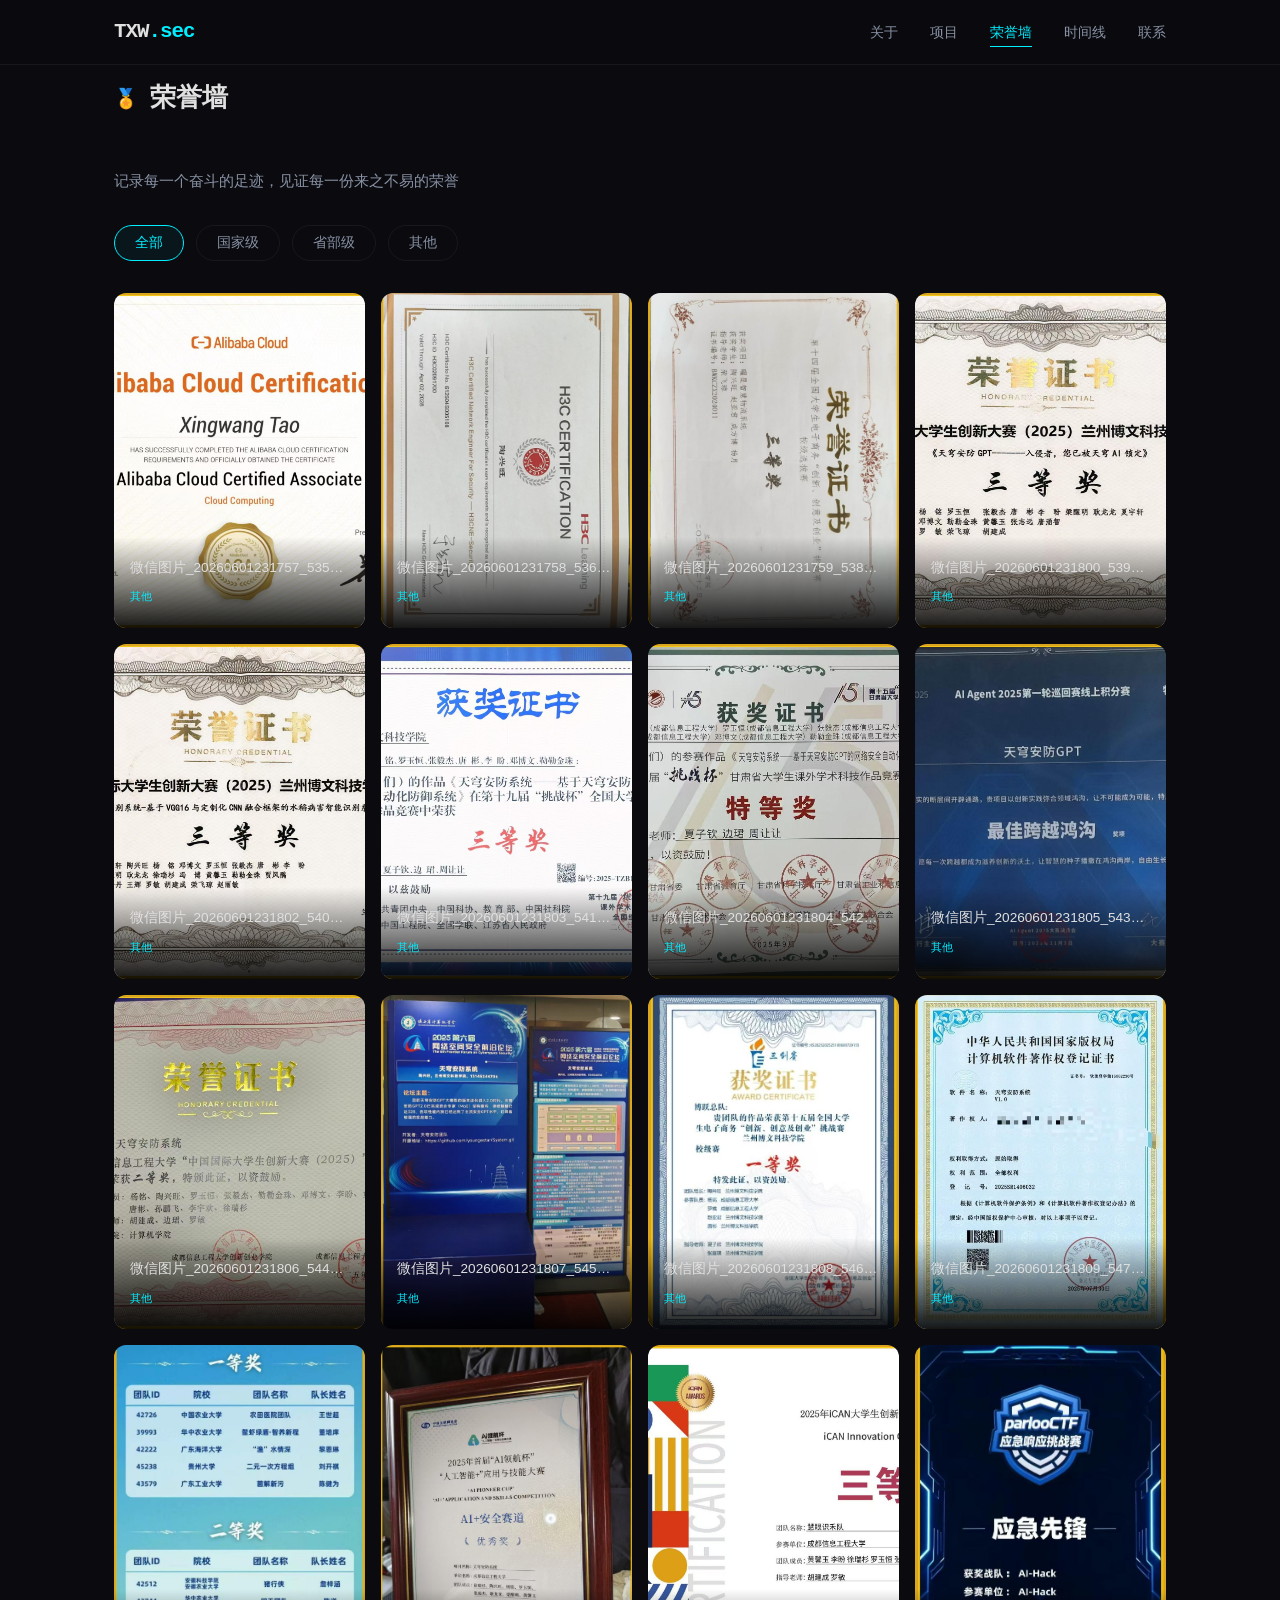
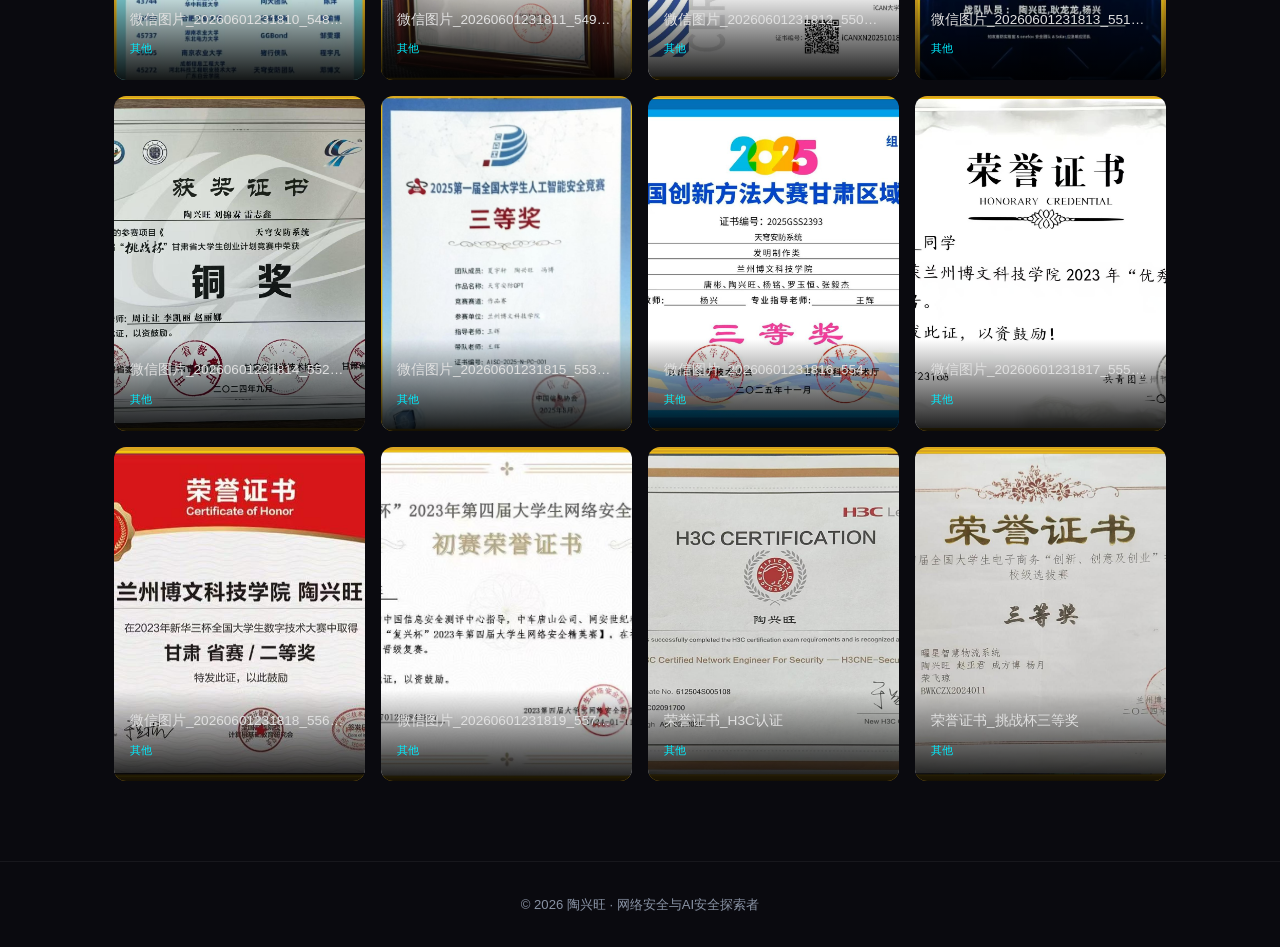
==== docs/honors.html @ 9b9b0ce3 "feat: add GitHub Pages static site in docs/ directory" ====
<!DOCTYPE html>
<html lang="zh-CN">
<head>
  <meta charset="UTF-8">
  <meta name="viewport" content="width=device-width, initial-scale=1.0">
  <title>荣誉墙 | 陶兴旺</title>
  <link rel="stylesheet" href="static/css/style.css">
</head>
<body>
  <canvas id="particle-canvas"></canvas>
  <nav class="navbar">
    <div class="nav-container">
      <a href="index.html" class="nav-logo">TXW<span class="accent">.sec</span></a>
      <ul class="nav-links">
        <li><a href="index.html#about">关于</a></li>
        <li><a href="index.html#projects">项目</a></li>
        <li><a href="honors.html" class="active">荣誉墙</a></li>
        <li><a href="timeline.html">时间线</a></li>
        <li><a href="index.html#contact">联系</a></li>
      </ul>
    </div>
  </nav>

  <section id="honors-wall" class="honors-wall section">
    <div class="container">
      <h2 class="section-title"><span class="num">🏅</span> 荣誉墙</h2>
      <p class="section-subtitle">记录每一个奋斗的足迹，见证每一份来之不易的荣誉</p>
      <div class="honors-filter">
        <button class="filter-btn active" data-filter="all">全部</button>
        <button class="filter-btn" data-filter="national">国家级</button>
        <button class="filter-btn" data-filter="provincial">省部级</button>
        <button class="filter-btn" data-filter="other">其他</button>
      </div>
      <div class="honors-grid" id="honors-grid"></div>
    </div>
  </section>

  <footer class="footer">
    <div class="container">
      <p>&copy; 2026 陶兴旺 · 网络安全与AI安全探索者</p>
    </div>
  </footer>

  <script src="static/js/particles.js"></script>
  <script src="static/data.js"></script>
  <script>
  (function(){
    const images = SITE_DATA.honor_images || [];
    const grid = document.getElementById("honors-grid");
    images.forEach(img => {
      const levelText = img.level === "national" ? "国家级" : img.level === "provincial" ? "省部级" : "其他";
      const card = document.createElement("div");
      card.className = "honor-card";
      card.dataset.level = img.level;
      card.innerHTML = `<div class="honor-image-wrapper"><img src="images/${img.filename}" alt="${img.name}" class="honor-image"><div class="honor-overlay"><span class="honor-name">${img.name}</span><span class="honor-level">${levelText}</span></div></div>`;
      grid.appendChild(card);
    });
    document.querySelectorAll(".filter-btn").forEach(btn => {
      btn.addEventListener("click", function(){
        document.querySelectorAll(".filter-btn").forEach(b => b.classList.remove("active"));
        this.classList.add("active");
        const filter = this.dataset.filter;
        document.querySelectorAll(".honor-card").forEach(card => {
          card.style.display = (filter === "all" || card.dataset.level === filter) ? "block" : "none";
        });
      });
    });
  })();
  </script>
</body>
</html>
---- docs/static/css/style.css ----
/* === RESET & BASE === */
*,*::before,*::after{box-sizing:border-box;margin:0;padding:0}
:root{
  --bg:#0a0a0f;--bg-card:rgba(15,15,30,0.8);--text:#e0e0e0;--text-dim:#8892a4;
  --accent:#0ef;--accent2:#00d4ff;--accent-glow:rgba(0,238,255,0.3);--gold:#ffd700;
  --green:#00ff88;--red:#ff4757;--border:rgba(255,255,255,0.06);
  --radius:12px;--transition:0.3s cubic-bezier(0.4,0,0.2,1);
  --font-mono:"JetBrains Mono",monospace;--font-sans:"Noto Sans SC",sans-serif;
}
html{scroll-behavior:smooth;scrollbar-width:thin;scrollbar-color:var(--accent) var(--bg)}
body{font-family:var(--font-sans);background:var(--bg);color:var(--text);line-height:1.6;overflow-x:hidden}
a{color:var(--accent);text-decoration:none;transition:var(--transition)}
.container{max-width:1100px;margin:0 auto;padding:0 24px}
.section{padding:100px 0;position:relative}
.section-title{font-family:var(--font-mono);font-size:1.6rem;color:var(--text);margin-bottom:48px;display:flex;align-items:center;gap:12px}
.section-title .num{color:var(--accent);font-size:1.2rem}
.highlight{color:var(--accent);font-weight:500}

/* === NAVBAR === */
.navbar{position:fixed;top:0;width:100%;z-index:1000;backdrop-filter:blur(20px);background:rgba(10,10,15,0.85);border-bottom:1px solid var(--border);transition:var(--transition)}
.navbar.scrolled{background:rgba(10,10,15,0.95);box-shadow:0 4px 30px rgba(0,0,0,0.5)}
.nav-container{max-width:1100px;margin:0 auto;padding:0 24px;display:flex;justify-content:space-between;align-items:center;height:64px}
.nav-logo{font-family:var(--font-mono);font-size:1.3rem;font-weight:700;color:var(--text);letter-spacing:-1px}
.nav-logo .accent{color:var(--accent)}
.nav-links{display:flex;list-style:none;gap:32px}
.nav-links a{color:var(--text-dim);font-size:0.9rem;font-family:var(--font-mono);position:relative;padding:4px 0}
.nav-links a:hover,.nav-links a.active{color:var(--accent)}
.nav-links a::after{content:"";position:absolute;bottom:-2px;left:0;width:0;height:1px;background:var(--accent);transition:var(--transition)}
.nav-links a:hover::after,.nav-links a.active::after{width:100%}
.mobile-toggle{display:none;flex-direction:column;gap:5px;background:none;border:none;cursor:pointer;padding:4px}
.mobile-toggle span{display:block;width:24px;height:2px;background:var(--accent);transition:var(--transition)}

/* === HERO === */
.hero{min-height:100vh;display:flex;align-items:center;justify-content:space-between;max-width:1100px;margin:0 auto;padding:120px 24px 80px;gap:60px}
.hero-content{flex:1;z-index:1}
.hero-badge{display:inline-flex;align-items:center;gap:8px;font-family:var(--font-mono);font-size:0.75rem;color:var(--accent);border:1px solid rgba(0,238,255,0.2);border-radius:20px;padding:6px 16px;margin-bottom:24px;letter-spacing:2px}
.badge-dot{width:6px;height:6px;background:var(--green);border-radius:50%;animation:pulse-dot 2s infinite}
@keyframes pulse-dot{0%,100%{opacity:1}50%{opacity:0.3}}
.hero-name{font-size:clamp(2.2rem,5vw,3.8rem);font-weight:900;line-height:1.15;margin-bottom:16px}
.hero-name .greeting{display:block;font-size:1rem;font-weight:400;color:var(--accent);font-family:var(--font-mono);margin-bottom:8px;text-transform:uppercase;letter-spacing:3px}
.hero-name .name{background:linear-gradient(135deg,var(--text) 0%,var(--accent) 100%);-webkit-background-clip:text;-webkit-text-fill-color:transparent;background-clip:text}
.hero-title{font-family:var(--font-mono);font-size:1.1rem;color:var(--accent);margin-bottom:24px;min-height:28px}
.cursor{animation:blink 1s step-end infinite}
@keyframes blink{0%,100%{opacity:1}50%{opacity:0}}
.hero-desc{color:var(--text-dim);font-size:1.05rem;max-width:500px;margin-bottom:36px;line-height:1.8}
.hero-actions{display:flex;gap:16px;margin-bottom:56px}
.btn{padding:12px 28px;border-radius:8px;font-family:var(--font-mono);font-size:0.9rem;font-weight:500;cursor:pointer;transition:var(--transition);display:inline-flex;align-items:center;gap:8px;border:none}
.btn-primary{background:var(--accent);color:var(--bg)}
.btn-primary:hover{background:var(--accent2);box-shadow:0 0 30px var(--accent-glow);transform:translateY(-2px)}
.btn-outline{border:1px solid var(--accent);color:var(--accent);background:transparent}
.btn-outline:hover{background:rgba(0,238,255,0.08);transform:translateY(-2px)}
.hero-stats{display:flex;gap:40px}
.stat{text-align:center}
.stat-num{display:block;font-family:var(--font-mono);font-size:1.6rem;font-weight:700;color:var(--accent)}
.stat-label{font-size:0.8rem;color:var(--text-dim);margin-top:4px}
.hero-visual{position:relative;flex:0 0 380px;display:none}
@media(min-width:900px){.hero-visual{display:block}}
.glow-orb{position:absolute;border-radius:50%;filter:blur(60px);opacity:0.15;animation:float 8s ease-in-out infinite}
.orb-1{width:300px;height:300px;background:var(--accent);top:-50px;right:-50px;animation-delay:0s}
.orb-2{width:200px;height:200px;background:var(--accent2);bottom:20px;right:80px;animation-delay:-3s}
.orb-3{width:150px;height:150px;background:#6c5ce7;top:150px;left:-30px;animation-delay:-6s}
@keyframes float{0%,100%{transform:translateY(0)}50%{transform:translateY(-30px)}}
.code-snippet{position:relative;z-index:2;background:rgba(15,15,30,0.9);border:1px solid var(--border);border-radius:var(--radius);padding:24px;font-family:var(--font-mono);font-size:0.85rem;line-height:1.8;backdrop-filter:blur(10px)}
.code-snippet .keyword{color:#c792ea}.code-snippet .class-name{color:#ffcb6b}.code-snippet .prop{color:#82aaff}.code-snippet .string{color:#c3e88d}

/* === PARTICLE CANVAS === */
#particle-canvas{position:fixed;top:0;left:0;width:100%;height:100%;z-index:0;pointer-events:none}

/* === ABOUT === */
.about-grid{display:grid;grid-template-columns:1fr 1fr;gap:48px;align-items:start}
.about-text p{color:var(--text-dim);margin-bottom:20px;font-size:0.95rem;line-height:1.8}
.about-links{display:flex;gap:16px;margin-top:24px}
.social-link{width:44px;height:44px;border-radius:50%;border:1px solid var(--border);display:flex;align-items:center;justify-content:center;color:var(--text-dim);transition:var(--transition)}
.social-link:hover{color:var(--accent);border-color:var(--accent);transform:translateY(-3px);box-shadow:0 8px 20px var(--accent-glow)}
.edu-card{background:var(--bg-card);border:1px solid var(--border);border-radius:var(--radius);padding:28px;margin-bottom:20px;backdrop-filter:blur(10px);transition:var(--transition)}
.edu-card:hover{border-color:var(--accent);transform:translateY(-4px);box-shadow:0 12px 40px rgba(0,0,0,0.4)}
.edu-icon{font-size:2rem;margin-bottom:12px}
.edu-card h3{font-size:1.1rem;margin-bottom:16px;color:var(--text)}
.edu-school{font-weight:600;color:var(--accent);margin-bottom:6px}
.edu-major,.edu-year{color:var(--text-dim);font-size:0.9rem;margin-bottom:4px}
.edu-rank{color:var(--gold);font-size:0.85rem;font-weight:600;margin-top:6px}
.edu-desc{color:var(--text-dim);font-size:0.85rem;line-height:1.6;margin-top:8px}
.edu-courses{display:flex;flex-wrap:wrap;gap:6px;margin-top:14px}
.edu-courses span{font-family:var(--font-mono);font-size:0.72rem;color:var(--accent);background:rgba(0,238,255,0.08);padding:3px 10px;border-radius:4px;border:1px solid rgba(0,238,255,0.15)}

/* === SKILLS === */
.skills-grid{display:grid;grid-template-columns:repeat(3,1fr);gap:24px}
.skill-category{background:var(--bg-card);border:1px solid var(--border);border-radius:var(--radius);padding:28px;backdrop-filter:blur(10px);transition:var(--transition)}
.skill-category:hover{border-color:var(--accent)}
.skill-category h3{font-size:1rem;margin-bottom:18px}
.skill-tags{display:flex;flex-wrap:wrap;gap:8px}
.skill-tags span{font-size:0.78rem;color:var(--text-dim);background:rgba(255,255,255,0.04);padding:4px 12px;border-radius:6px;border:1px solid var(--border);transition:var(--transition)}
.skill-tags span:hover{color:var(--accent);border-color:var(--accent);background:rgba(0,238,255,0.06)}

/* === PROJECTS === */
.project-card{background:var(--bg-card);border:1px solid var(--border);border-radius:var(--radius);padding:36px;margin-bottom:28px;position:relative;transition:var(--transition);backdrop-filter:blur(10px)}
.project-card:hover{border-color:var(--accent);transform:translateY(-4px);box-shadow:0 16px 48px rgba(0,0,0,0.4)}
.project-card.featured{border-color:rgba(0,238,255,0.3);background:linear-gradient(135deg,rgba(0,238,255,0.03),rgba(108,92,231,0.03))}
.project-header{display:flex;align-items:center;gap:12px;margin-bottom:14px}
.project-tag{font-size:0.7rem;font-family:var(--font-mono);padding:3px 10px;border-radius:4px}
.tag-featured{background:rgba(255,215,0,0.12);color:var(--gold);border:1px solid rgba(255,215,0,0.25)}
.tag-award{background:rgba(0,255,136,0.1);color:var(--green);border:1px solid rgba(0,255,136,0.2)}
.project-version{font-family:var(--font-mono);font-size:0.7rem;color:var(--accent);background:rgba(0,238,255,0.1);padding:3px 8px;border-radius:4px}
.project-name{font-size:1.5rem;font-weight:700;margin-bottom:6px;color:var(--text)}
.project-role{font-family:var(--font-mono);font-size:0.8rem;color:var(--accent);margin-bottom:14px}
.project-desc{color:var(--text-dim);font-size:0.9rem;line-height:1.7;margin-bottom:18px}
.project-tech{display:flex;flex-wrap:wrap;gap:8px;margin-bottom:18px}
.project-tech span{font-family:var(--font-mono);font-size:0.7rem;color:var(--accent2);background:rgba(0,212,255,0.08);padding:3px 10px;border-radius:4px;border:1px solid rgba(0,212,255,0.15)}
.project-metrics{display:flex;gap:36px;margin-bottom:18px}
.metric{text-align:center}
.metric-val{display:block;font-family:var(--font-mono);font-size:1.3rem;font-weight:700;color:var(--accent)}
.metric span:last-child{font-size:0.75rem;color:var(--text-dim)}
.project-link{display:inline-flex;align-items:center;gap:8px;font-family:var(--font-mono);font-size:0.85rem;color:var(--accent);transition:var(--transition)}
.project-link:hover{color:var(--text);gap:12px}

/* === AWARDS === */
.awards-grid{display:grid;grid-template-columns:1fr 1fr;gap:32px;margin-bottom:48px}
.award-level-title{font-size:1.1rem;font-weight:700;margin-bottom:18px}
.award-list{list-style:none}
.award-list li{padding:12px 16px;margin-bottom:8px;background:var(--bg-card);border:1px solid var(--border);border-radius:8px;display:flex;align-items:center;gap:12px;transition:var(--transition);font-size:0.88rem}
.award-list li:hover{border-color:var(--accent);background:rgba(0,238,255,0.03)}
.award-year{font-family:var(--font-mono);font-size:0.75rem;color:var(--accent);min-width:60px}
.award-name{flex:1;color:var(--text)}
.award-grade{font-size:0.75rem;font-family:var(--font-mono);padding:2px 8px;border-radius:4px;font-weight:600}
.grade-national{background:rgba(255,215,0,0.12);color:var(--gold)}
.grade-provincial{background:rgba(0,212,255,0.1);color:var(--accent2)}
.certs-grid{display:grid;grid-template-columns:repeat(auto-fit,minmax(180px,1fr));gap:16px;margin-bottom:48px}
.cert-card{background:var(--bg-card);border:1px solid var(--border);border-radius:var(--radius);padding:24px;text-align:center;transition:var(--transition)}
.cert-card:hover{border-color:var(--accent);transform:translateY(-3px)}
.cert-icon{font-size:2rem;margin-bottom:10px}
.cert-card h4{font-size:0.95rem;margin-bottom:6px}
.cert-card p{font-size:0.78rem;color:var(--text-dim)}
.ctf-timeline,.honors-extra{margin-bottom:40px}
.ctf-item{padding:10px 16px;margin-bottom:6px;border-left:2px solid var(--border);font-size:0.88rem;color:var(--text-dim);transition:var(--transition)}
.ctf-item:hover{border-left-color:var(--accent);color:var(--text)}
.ctf-date{font-family:var(--font-mono);font-size:0.75rem;color:var(--accent);margin-right:12px}
.ctf-item strong{color:var(--accent)}

/* === CONTACT === */
.contact-intro{text-align:center;color:var(--text-dim);font-size:1rem;margin-bottom:40px}
.contact-cards{display:grid;grid-template-columns:repeat(4,1fr);gap:20px;margin-bottom:36px}
.contact-card{background:var(--bg-card);border:1px solid var(--border);border-radius:var(--radius);padding:28px;text-align:center;transition:var(--transition);display:block}
a.contact-card:hover{border-color:var(--accent);transform:translateY(-4px);box-shadow:0 12px 36px rgba(0,0,0,0.4)}
.contact-icon{font-size:2rem;margin-bottom:10px}
.contact-card h4{font-size:0.9rem;margin-bottom:8px}
.contact-card p{font-size:0.8rem;color:var(--text-dim);font-family:var(--font-mono);word-break:break-all}
.contact-location{display:flex;align-items:center;justify-content:center;gap:8px;color:var(--text-dim);font-size:0.9rem}

/* === FOOTER === */
.footer{padding:32px 0;text-align:center;border-top:1px solid var(--border)}
.footer p{color:var(--text-dim);font-size:0.82rem}
.footer-tagline{font-family:var(--font-mono);color:var(--accent);margin-top:4px;font-size:0.75rem;letter-spacing:2px}

/* === ANIMATIONS === */
@keyframes fadeInUp{from{opacity:0;transform:translateY(30px)}to{opacity:1;transform:translateY(0)}}
.reveal{animation:fadeInUp 0.6s ease forwards}

/* === RESPONSIVE === */
@media(max-width:768px){
  .hero{flex-direction:column;padding:100px 24px 60px;text-align:center}
  .hero-stats{justify-content:center}
  .hero-actions{justify-content:center}
  .hero-visual{display:none}
  .about-grid{grid-template-columns:1fr}
  .skills-grid{grid-template-columns:1fr}
  .awards-grid{grid-template-columns:1fr}
  .contact-cards{grid-template-columns:1fr 1fr}
  .nav-links{position:fixed;top:64px;left:0;width:100%;background:rgba(10,10,15,0.98);flex-direction:column;align-items:center;padding:24px 0;gap:20px;transform:translateY(-120%);transition:var(--transition);backdrop-filter:blur(20px)}
  .nav-links.open{transform:translateY(0)}
  .mobile-toggle{display:flex}
  .section{padding:64px 0}
  .section-title{font-size:1.3rem}
  .project-card{padding:24px}
  .project-metrics{flex-wrap:wrap;gap:20px}
}
@media(max-width:480px){
  .contact-cards{grid-template-columns:1fr}
  .hero-stats{gap:20px}
}

/* === HONOR WALL CAROUSEL === */
.honor-wall-carousel{padding:60px 0}
.section-header{display:flex;justify-content:space-between;align-items:center;margin-bottom:32px}
.view-all-link{font-family:var(--font-mono);font-size:0.85rem;color:var(--accent);display:flex;align-items:center;gap:6px}
.view-all-link:hover{gap:10px}
.carousel-container{position:relative;overflow:hidden;border-radius:var(--radius);background:var(--bg-card);border:1px solid var(--border);padding:24px}
.carousel-track{display:flex;transition:transform 0.5s ease}
.carousel-slide{display:flex;gap:16px;min-width:100%}
.carousel-card{flex:1;position:relative;border-radius:8px;overflow:hidden;aspect-ratio:3/4;transition:var(--transition)}
.carousel-card:hover{transform:scale(1.05);z-index:10}
.carousel-image{width:100%;height:100%;object-fit:cover}
.carousel-overlay{position:absolute;bottom:0;left:0;right:0;background:linear-gradient(to top,rgba(0,0,0,0.9),transparent);padding:16px 12px}
.carousel-name{font-size:0.75rem;color:var(--text);font-weight:500;display:block;white-space:nowrap;overflow:hidden;text-overflow:ellipsis}
.carousel-btn{position:absolute;top:50%;transform:translateY(-50%);width:44px;height:44px;border-radius:50%;border:1px solid var(--border);background:rgba(10,10,15,0.8);color:var(--text);cursor:pointer;display:flex;align-items:center;justify-content:center;transition:var(--transition);backdrop-filter:blur(10px)}
.carousel-btn:hover{border-color:var(--accent);color:var(--accent);box-shadow:0 0 20px var(--accent-glow)}
.carousel-prev{left:16px}
.carousel-next{right:16px}
.carousel-indicators{display:flex;justify-content:center;gap:8px;margin-top:24px}
.indicator{width:10px;height:10px;border-radius:50%;border:1px solid var(--border);background:transparent;cursor:pointer;transition:var(--transition)}
.indicator.active,.indicator:hover{background:var(--accent);border-color:var(--accent)}

/* === HONORS PAGE === */
.honors-wall{padding:80px 0}
.section-subtitle{color:var(--text-dim);font-size:0.95rem;margin-bottom:32px}
.honors-filter{display:flex;gap:12px;margin-bottom:32px;flex-wrap:wrap}
.filter-btn{padding:8px 20px;border-radius:20px;border:1px solid var(--border);background:transparent;color:var(--text-dim);font-size:0.85rem;cursor:pointer;transition:var(--transition)}
.filter-btn.active,.filter-btn:hover{border-color:var(--accent);color:var(--accent);background:rgba(0,238,255,0.06)}
.honors-grid{display:grid;grid-template-columns:repeat(auto-fill,minmax(200px,1fr));gap:16px}
.honor-card{border-radius:var(--radius);overflow:hidden;aspect-ratio:3/4;transition:var(--transition)}
.honor-card:hover{transform:translateY(-8px);box-shadow:0 16px 40px rgba(0,0,0,0.4)}
.honor-image-wrapper{position:relative;width:100%;height:100%}
.honor-image{width:100%;height:100%;object-fit:cover}
.honor-overlay{position:absolute;bottom:0;left:0;right:0;background:linear-gradient(to top,rgba(0,0,0,0.9),transparent);padding:20px 16px}
.honor-name{display:block;font-size:0.85rem;color:var(--text);font-weight:500;margin-bottom:4px;white-space:nowrap;overflow:hidden;text-overflow:ellipsis}
.honor-level{font-size:0.7rem;color:var(--accent);font-family:var(--font-mono)}
.empty-state{text-align:center;padding:60px 0;color:var(--text-dim)}
.empty-state svg{margin-bottom:16px;opacity:0.3}
.empty-hint{font-size:0.8rem;margin-top:8px;color:var(--text-dim)}

@media(max-width:768px){
  .carousel-slide{gap:12px}
  .carousel-card{aspect-ratio:1}
  .honors-grid{grid-template-columns:repeat(auto-fill,minmax(150px,1fr))}
  .honor-card{aspect-ratio:1}
}
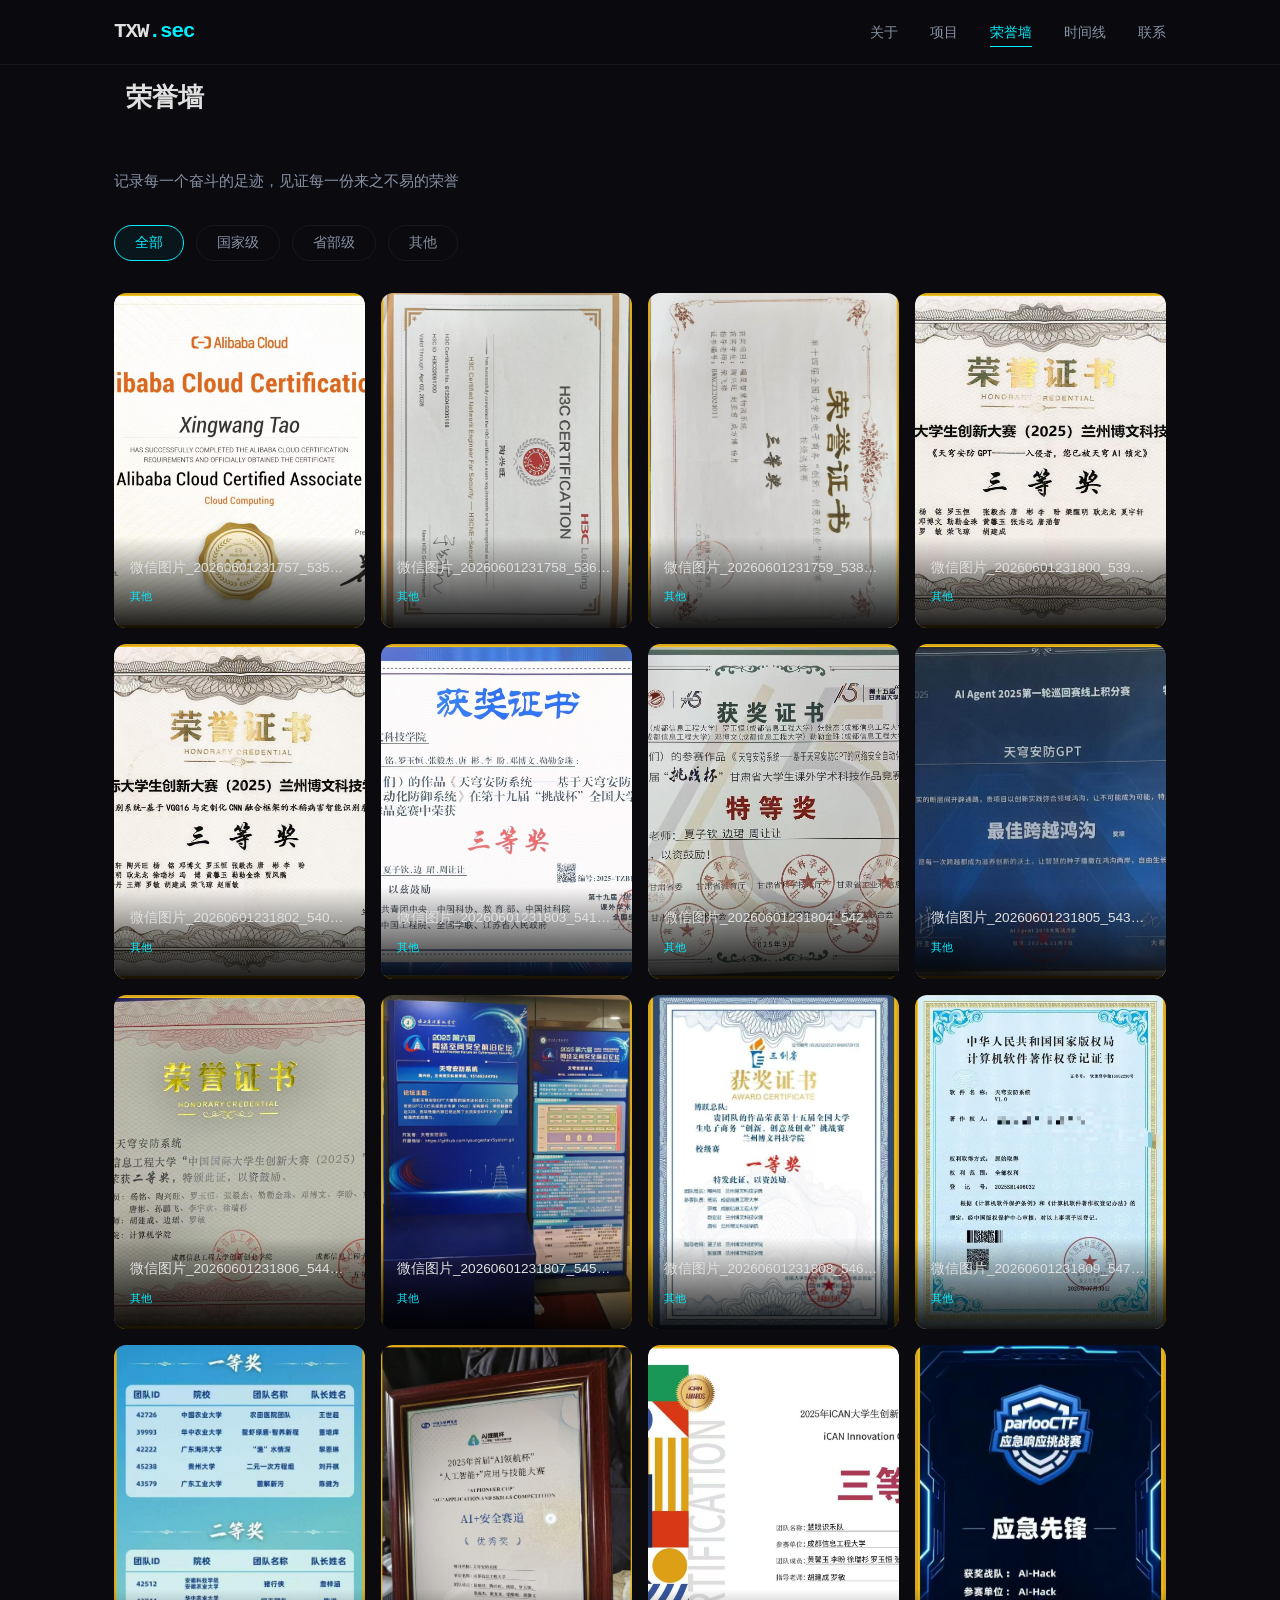
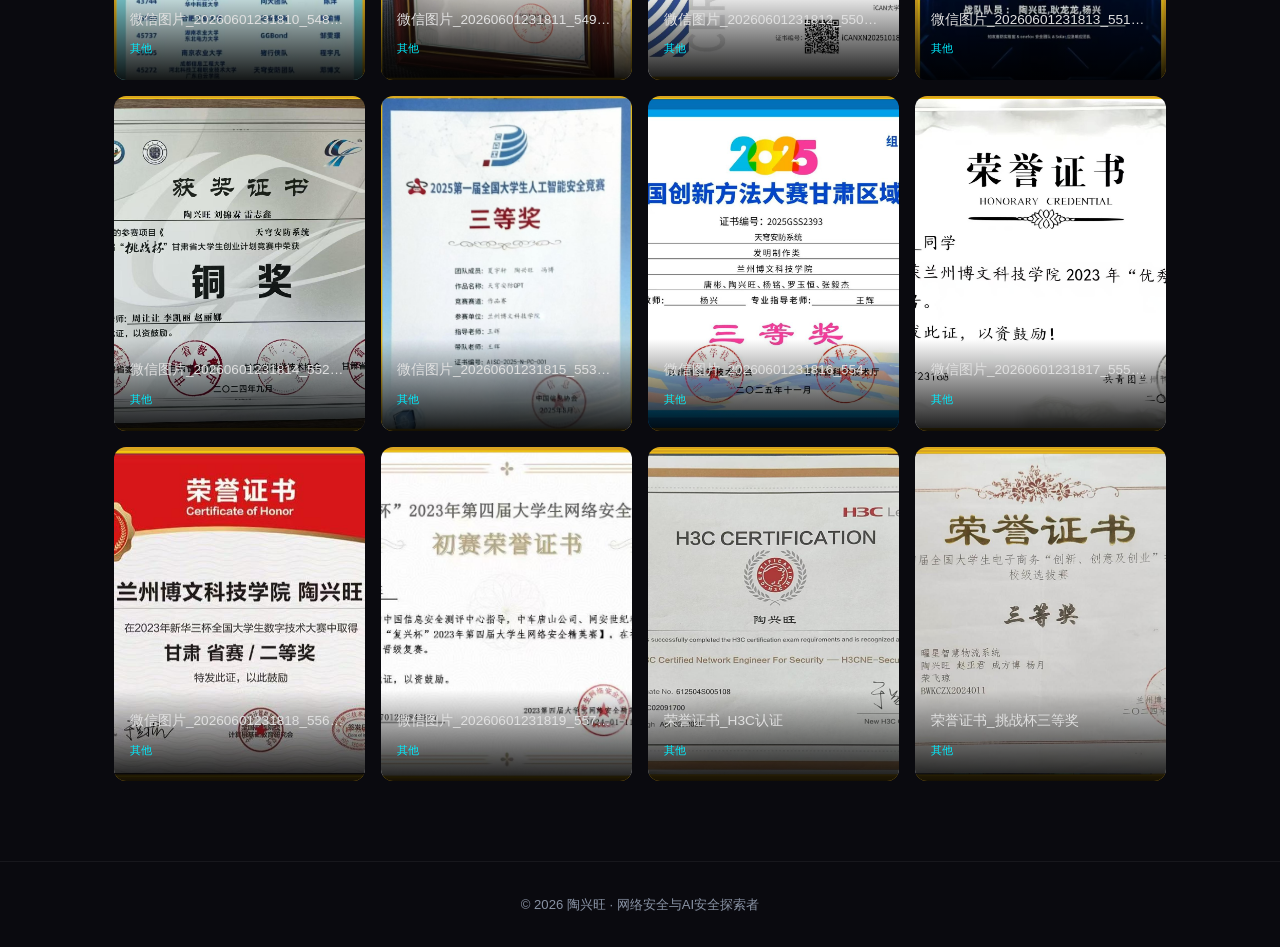
==== commit ce6dec20: "fix: rebuild GitHub Pages static site with render.js for data population" ====
--- a/docs/honors.html
+++ b/docs/honors.html
@@ -20,10 +20,9 @@
       </ul>
     </div>
   </nav>
-
   <section id="honors-wall" class="honors-wall section">
     <div class="container">
-      <h2 class="section-title"><span class="num">🏅</span> 荣誉墙</h2>
+      <h2 class="section-title"><span class="num"></span> 荣誉墙</h2>
       <p class="section-subtitle">记录每一个奋斗的足迹，见证每一份来之不易的荣誉</p>
       <div class="honors-filter">
         <button class="filter-btn active" data-filter="all">全部</button>
@@ -34,33 +33,31 @@
       <div class="honors-grid" id="honors-grid"></div>
     </div>
   </section>
-
   <footer class="footer">
     <div class="container">
       <p>&copy; 2026 陶兴旺 · 网络安全与AI安全探索者</p>
     </div>
   </footer>
-
   <script src="static/js/particles.js"></script>
   <script src="static/data.js"></script>
   <script>
   (function(){
-    const images = SITE_DATA.honor_images || [];
-    const grid = document.getElementById("honors-grid");
-    images.forEach(img => {
-      const levelText = img.level === "national" ? "国家级" : img.level === "provincial" ? "省部级" : "其他";
-      const card = document.createElement("div");
+    var images = SITE_DATA.honor_images || [];
+    var grid = document.getElementById("honors-grid");
+    images.forEach(function(img){
+      var levelText = img.level === "national" ? "国家级" : img.level === "provincial" ? "省部级" : "其他";
+      var card = document.createElement("div");
       card.className = "honor-card";
       card.dataset.level = img.level;
-      card.innerHTML = `<div class="honor-image-wrapper"><img src="images/${img.filename}" alt="${img.name}" class="honor-image"><div class="honor-overlay"><span class="honor-name">${img.name}</span><span class="honor-level">${levelText}</span></div></div>`;
+      card.innerHTML = '<div class="honor-image-wrapper"><img src="images/' + img.filename + '" alt="' + img.name + '" class="honor-image"><div class="honor-overlay"><span class="honor-name">' + img.name + '</span><span class="honor-level">' + levelText + '</span></div></div>';
       grid.appendChild(card);
     });
-    document.querySelectorAll(".filter-btn").forEach(btn => {
+    document.querySelectorAll(".filter-btn").forEach(function(btn){
       btn.addEventListener("click", function(){
-        document.querySelectorAll(".filter-btn").forEach(b => b.classList.remove("active"));
+        document.querySelectorAll(".filter-btn").forEach(function(b){ b.classList.remove("active"); });
         this.classList.add("active");
-        const filter = this.dataset.filter;
-        document.querySelectorAll(".honor-card").forEach(card => {
+        var filter = this.dataset.filter;
+        document.querySelectorAll(".honor-card").forEach(function(card){
           card.style.display = (filter === "all" || card.dataset.level === filter) ? "block" : "none";
         });
       });
